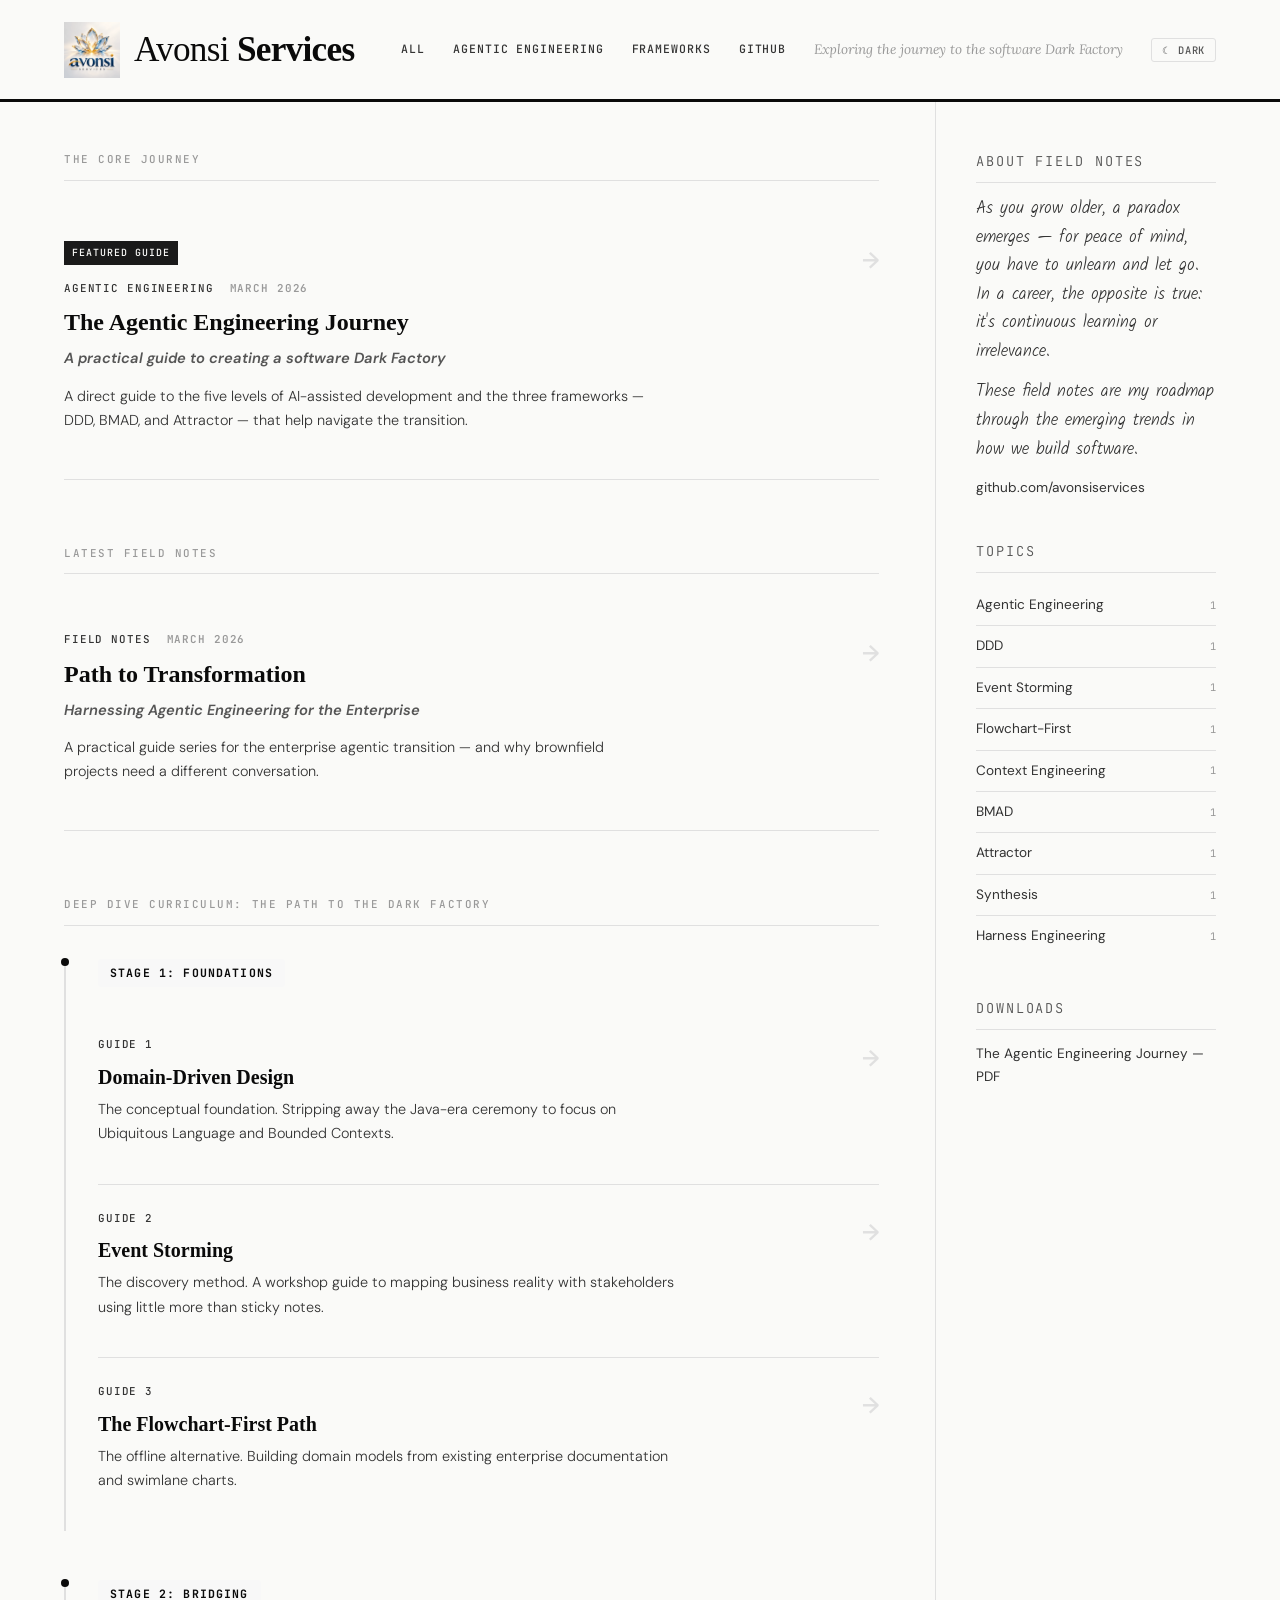
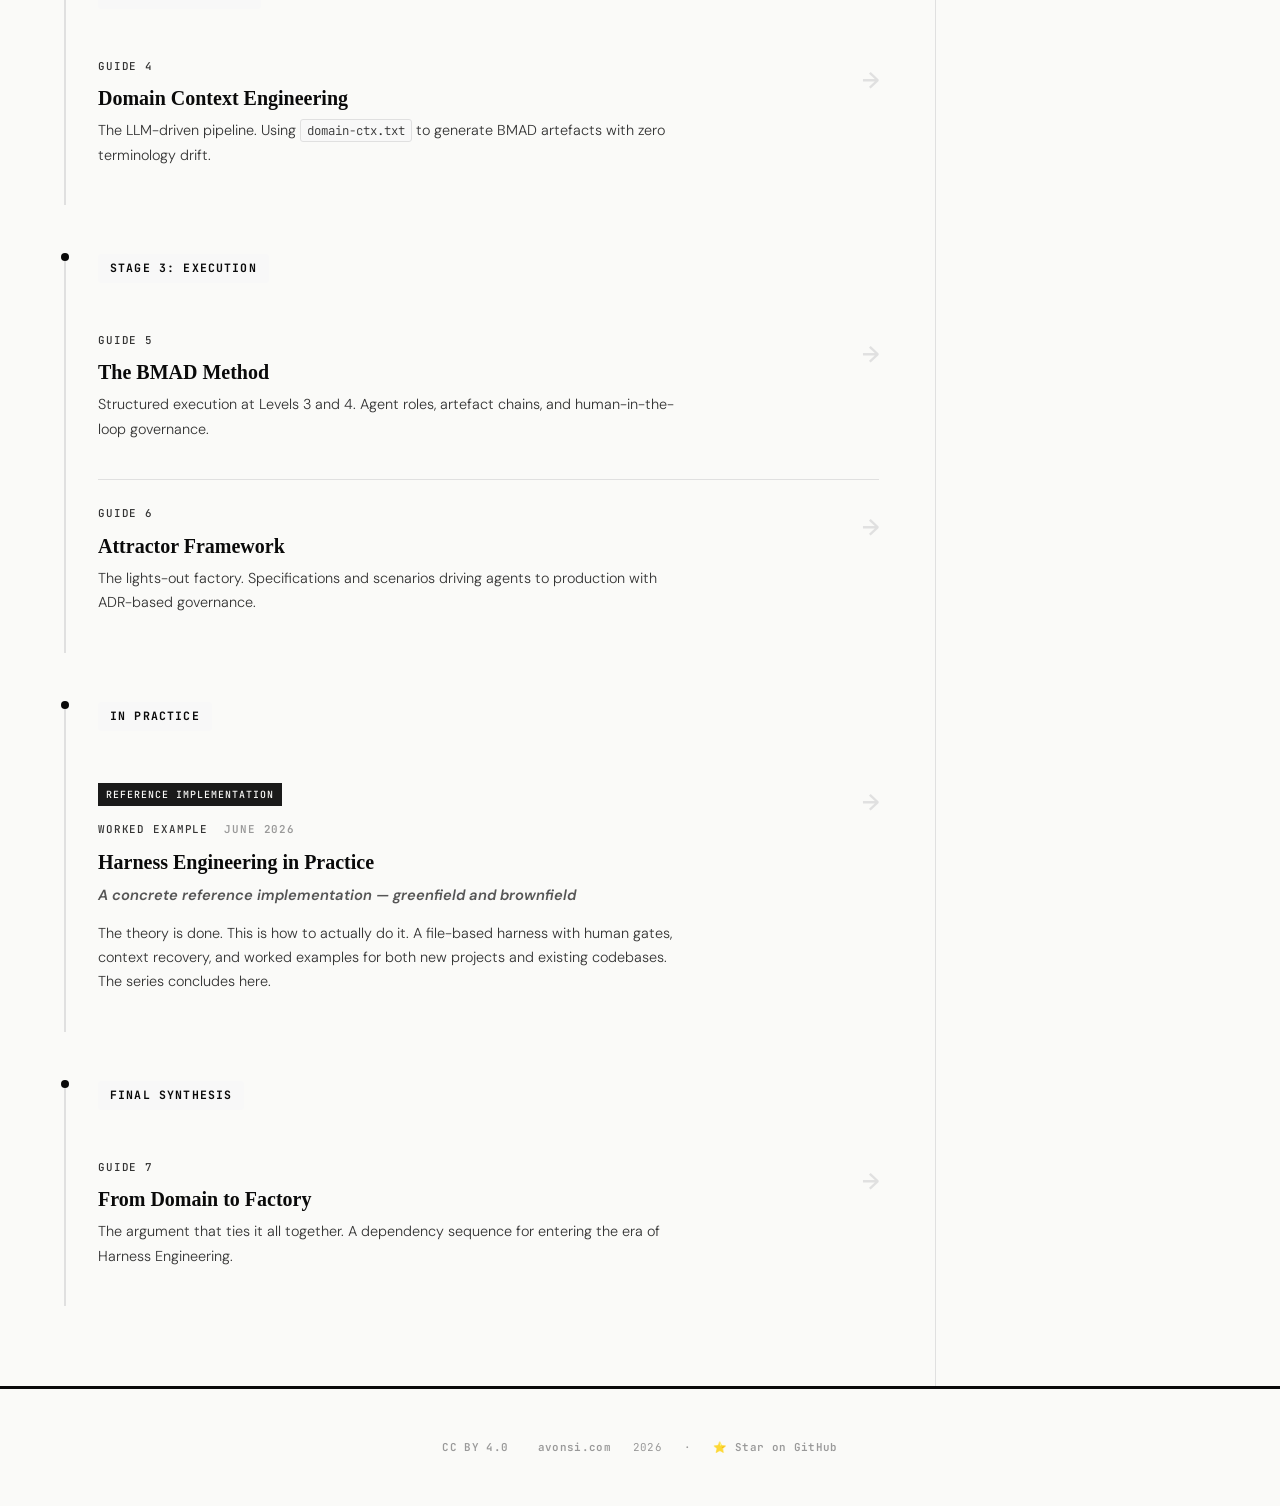
==== index.html @ 0b62e71a "chore: rebrand site to Avonsi Services and avonsi.com - brand: 'Avon Software Labs' -> 'Avonsi Servi" ====
<!DOCTYPE html>
<html lang="en">
<head>
<meta charset="UTF-8">
<link rel="preconnect" href="https://fonts.googleapis.com">
<link rel="preconnect" href="https://fonts.gstatic.com" crossorigin>
<link href="https://fonts.googleapis.com/css2?family=Lora:ital,wght@0,400;0,500;0,600;1,400;1,500&family=DM+Sans:ital,wght@0,300;0,400;0,500;0,600;1,400&family=JetBrains+Mono:wght@400;500&display=swap" rel="stylesheet">
<link href="https://fonts.googleapis.com/css2?family=Kalam:wght@400;700&display=swap" rel="stylesheet">
<link rel="stylesheet" href="assets/style.css?v=1.1">
<link rel="stylesheet" href="assets/landing.css?v=1.1">
<meta name="viewport" content="width=device-width, initial-scale=1.0">
<title>Avonsi Services — Agentic Engineering</title>
<script src="assets/components.js?v=1.1" defer></script>

<meta name="description" content="Avonsi Services — Agentic Engineering">
<meta name="keywords" content="agentic engineering, LLM, AI, software development, DDD, BMAD, Attractor, design, architecture, brownfield, enterprise">
<meta name="author" content="Avonsi Services">

<!-- Open Graph / Facebook -->
<meta property="og:type" content="article">
<meta property="og:url" content="https://avonsi.com/">
<meta property="og:title" content="Avonsi Services — Agentic Engineering">
<meta property="og:description" content="Avonsi Services — Agentic Engineering">
<meta property="og:image" content="https://avonsi.com/assets/logo.png?v=2">

<!-- Twitter -->
<meta property="twitter:card" content="summary_large_image">
<meta property="twitter:url" content="https://avonsi.com/">
<meta property="twitter:title" content="Avonsi Services — Agentic Engineering">
<meta property="twitter:description" content="Avonsi Services — Agentic Engineering">
<meta property="twitter:image" content="https://avonsi.com/assets/logo.png?v=2">
</head>
<body>

<site-header-home></site-header-home>

<div class="content-wrap">
  <main class="main-col">
    
    <p class="section-label">The Core Journey</p>
    <a class="article-card featured" href="notes/agentic-engineering/?v=1.1" id="agentic">
      <div>
        <div class="featured-marker">Featured Guide</div>
        <div class="article-meta">
          <span class="article-tag">Agentic Engineering</span>
          <span>March 2026</span>
        </div>
        <div class="article-title">The Agentic Engineering Journey</div>
        <div class="article-subtitle">A practical guide to creating a software Dark Factory</div>
        <p class="article-desc">
          A direct guide to the five levels of AI-assisted development and the three frameworks —
          DDD, BMAD, and Attractor — that help navigate the transition.
        </p>
      </div>
      <div class="article-arrow">&#8594;</div>
    </a>

    <!-- New Introductory Blog Post -->
    <p class="section-label" style="margin-top: 64px;">Latest Field Notes</p>
    <a class="article-card" href="notes/path-to-transform/?v=1.1">
      <div>
        <div class="article-meta">
          <span class="article-tag">Field Notes</span>
          <span>March 2026</span>
        </div>
        <div class="article-title">Path to Transformation</div>
        <div class="article-subtitle">Harnessing Agentic Engineering for the Enterprise</div>
        <p class="article-desc">
          A practical guide series for the enterprise agentic transition — and why brownfield projects need a different conversation.
        </p>
      </div>
      <div class="article-arrow">&#8594;</div>
    </a>

    <p class="section-label" style="margin-top: 64px;">Deep Dive Curriculum: The Path to the Dark Factory</p>
    
    <div class="curriculum-grid">
      <!-- Stage 1: Foundations -->
      <div class="curriculum-stage">
        <div class="stage-header">Stage 1: Foundations</div>
        
        <a class="article-card" href="guides/ddd/">
          <div>
            <div class="article-meta"><span class="article-tag">Guide 1</span></div>
            <div class="article-title">Domain-Driven Design</div>
            <p class="article-desc">The conceptual foundation. Stripping away the Java-era ceremony to focus on Ubiquitous Language and Bounded Contexts.</p>
          </div>
          <div class="article-arrow">&#8594;</div>
        </a>

        <a class="article-card" href="guides/event-storming/">
          <div>
            <div class="article-meta"><span class="article-tag">Guide 2</span></div>
            <div class="article-title">Event Storming</div>
            <p class="article-desc">The discovery method. A workshop guide to mapping business reality with stakeholders using little more than sticky notes.</p>
          </div>
          <div class="article-arrow">&#8594;</div>
        </a>

        <a class="article-card" href="guides/flowcharts/">
          <div>
            <div class="article-meta"><span class="article-tag">Guide 3</span></div>
            <div class="article-title">The Flowchart-First Path</div>
            <p class="article-desc">The offline alternative. Building domain models from existing enterprise documentation and swimlane charts.</p>
          </div>
          <div class="article-arrow">&#8594;</div>
        </a>
      </div>

      <!-- Stage 2: Bridging -->
      <div class="curriculum-stage">
        <div class="stage-header">Stage 2: Bridging</div>

        <a class="article-card" href="guides/ddd-to-context/">
          <div>
            <div class="article-meta"><span class="article-tag">Guide 4</span></div>
            <div class="article-title">Domain Context Engineering</div>
            <p class="article-desc">The LLM-driven pipeline. Using <code>domain-ctx.txt</code> to generate BMAD artefacts with zero terminology drift.</p>
          </div>
          <div class="article-arrow">&#8594;</div>
        </a>
      </div>

      <!-- Stage 3: Execution -->
      <div class="curriculum-stage">
        <div class="stage-header">Stage 3: Execution</div>

        <a class="article-card" href="guides/bmad/">
          <div>
            <div class="article-meta"><span class="article-tag">Guide 5</span></div>
            <div class="article-title">The BMAD Method</div>
            <p class="article-desc">Structured execution at Levels 3 and 4. Agent roles, artefact chains, and human-in-the-loop governance.</p>
          </div>
          <div class="article-arrow">&#8594;</div>
        </a>

        <a class="article-card" href="guides/attractor/">
          <div>
            <div class="article-meta"><span class="article-tag">Guide 6</span></div>
            <div class="article-title">Attractor Framework</div>
            <p class="article-desc">The lights-out factory. Specifications and scenarios driving agents to production with ADR-based governance.</p>
          </div>
          <div class="article-arrow">&#8594;</div>
        </a>
      </div>

      <!-- Practice -->
      <div class="curriculum-stage">
        <div class="stage-header">In Practice</div>

        <a class="article-card featured" href="notes/harness-eng/">
          <div>
            <div class="featured-marker">Reference Implementation</div>
            <div class="article-meta">
              <span class="article-tag">Worked Example</span>
              <span>June 2026</span>
            </div>
            <div class="article-title">Harness Engineering in Practice</div>
            <div class="article-subtitle">A concrete reference implementation — greenfield and brownfield</div>
            <p class="article-desc">
              The theory is done. This is how to actually do it. A file-based harness
              with human gates, context recovery, and worked examples for both new projects
              and existing codebases. The series concludes here.
            </p>
          </div>
          <div class="article-arrow">&#8594;</div>
        </a>
      </div>

      <!-- Conclusion -->
      <div class="curriculum-stage">
        <div class="stage-header">Final Synthesis</div>

        <a class="article-card" href="guides/synthesis/">
          <div>
            <div class="article-meta"><span class="article-tag">Guide 7</span></div>
            <div class="article-title">From Domain to Factory</div>
            <p class="article-desc">The argument that ties it all together. A dependency sequence for entering the era of Harness Engineering.</p>
          </div>
          <div class="article-arrow">&#8594;</div>
        </a>
      </div>
    </div>

  </main>

  <aside class="sidebar">
    <div class="sidebar-section">
      <p class="sidebar-label">About Field Notes</p>
      <p>As you grow older, a paradox emerges — for peace of mind, you have to unlearn and let go. In a career, the opposite is true: it's continuous learning or irrelevance.</p>
      <p>These field notes are my roadmap through the emerging trends in how we build software.</p>
      <p><a href="https://github.com/avonsiservices" target="_blank">github.com/avonsiservices</a></p>
    </div>

    <div class="sidebar-section">
      <p class="sidebar-label">Topics</p>
      <ul class="topic-list" id="frameworks">
        <li><a href="notes/agentic-engineering/">Agentic Engineering</a> <span class="topic-count">1</span></li>
        <li><a href="guides/ddd/">DDD</a> <span class="topic-count">1</span></li>
        <li><a href="guides/event-storming/">Event Storming</a> <span class="topic-count">1</span></li>
        <li><a href="guides/flowcharts/">Flowchart-First</a> <span class="topic-count">1</span></li>
        <li><a href="guides/ddd-to-context/">Context Engineering</a> <span class="topic-count">1</span></li>
        <li><a href="guides/bmad/">BMAD</a> <span class="topic-count">1</span></li>
        <li><a href="guides/attractor/">Attractor</a> <span class="topic-count">1</span></li>
        <li><a href="guides/synthesis/">Synthesis</a> <span class="topic-count">1</span></li>
        <li><a href="notes/harness-eng/">Harness Engineering</a> <span class="topic-count">1</span></li>
      </ul>
    </div>

    <div class="sidebar-section">
      <p class="sidebar-label">Downloads</p>
      <p><a href="notes/agentic-engineering/agentic-engineering-journey.pdf" target="_blank">The Agentic Engineering Journey — PDF</a></p>
    </div>
  </aside>
</div>

<site-footer></site-footer>

</body>
</html>
---- assets/style.css ----
/* ============================================================
   avonsi.com — shared base styles
   style.css · v1.0
   ============================================================ */

/* ── Variables ── */
:root {
  --black:       #0a0a0a;
  --off-black:   #1a1a1a;
  --dark-grey:   #333333;
  --mid-grey:    #555555;
  --light-grey:  #999999;
  --rule:        #e0e0e0;
  --soft-bg:     #f8f8f8;
  --bg:          #fafaf8;
  --white:       #ffffff;

  /* Accent — red (warn callout) */
  --accent-red:       #8b1a1a;
  --accent-red-light: #fdf0f0;

  /* Accent — green (insight callout) */
  --accent-green:       #4a9068;
  --accent-green-light: #eef4f0;
  --accent-green-text:  #1d3d2a;

  /* Dark mode transition */
  color-scheme: light dark;
}

/* ── Dark Mode ── */
html.dark body {
  --black:       #e0e0e0; /* Off-white text */
  --off-black:   #d1d1d1;
  --dark-grey:   #b0b0b0;
  --mid-grey:    #888888;
  --light-grey:  #666666;
  --rule:        #333333; /* Subtle border */
  --soft-bg:     #242424; /* Lighter charcoal */
  --bg:          #1a1a1a; /* Base charcoal */
  --white:       #2a2a2a; /* Card surface */

  /* Accent — red dark mode (softened) */
  --accent-red:       #e05a4a;
  --accent-red-light: #2d1a1a;

  /* Accent — green dark mode (softened) */
  --accent-green:       #5aaa7a;
  --accent-green-light: #1a241e;
  --accent-green-text:  #c8e8d4;
}

/* ── Reset ── */
*, *::before, *::after { box-sizing: border-box; margin: 0; padding: 0; }
html { scroll-behavior: smooth; }

/* ── Base ── */
body {
  font-family: "Lora", Georgia, serif;
  background: var(--bg);
  color: var(--black);
  line-height: 1.8;
}

/* ── Typography ── */
h1 {
  font-family: "DM Serif Display", Georgia, serif;
  font-weight: 700;
  color: var(--black);
  letter-spacing: -0.02em;
  line-height: 1.1;
}
h2 {
  font-family: "DM Serif Display", Georgia, serif;
  font-weight: 700;
  color: var(--black);
  letter-spacing: -0.01em;
}
h3 {
  font-family: "Source Serif 4", serif;
  font-weight: 600;
  color: var(--mid-grey);
  font-style: italic;
}
p { margin-bottom: 14px; }
a { color: var(--black); font-weight: 600; text-decoration: none; transition: color 0.15s, opacity 0.15s; }
a:hover { text-decoration: none; opacity: 0.7; }
strong { color: var(--black); }
code {
  font-family: "JetBrains Mono", "SF Mono", Consolas, monospace;
  font-size: 0.86em;
  background: var(--soft-bg);
  border: 1px solid var(--rule);
  padding: 2px 6px;
  border-radius: 3px;
  color: var(--dark-grey);
}

/* ── Masthead ── */
.masthead {
  border-bottom: 3px solid var(--black);
  padding: 0 64px;
}
.masthead-top {
  display: flex;
  align-items: center;
  justify-content: space-between;
  padding: 28px 0 20px;
  border-bottom: 1px solid var(--rule);
}
.site-name {
  display: flex;
  align-items: center;
  gap: 14px;
  text-decoration: none;
  color: var(--black);
}
.logo-img { height: 56px; width: auto; object-fit: contain; }
.logo-text {
  font-family: "DM Serif Display", Georgia, serif;
  font-size: clamp(1.4rem, 4vw, 2.2rem);
  font-weight: 400;
  letter-spacing: -0.02em;
  color: var(--black);
}
.logo-text strong { font-weight: 700; }
.masthead-meta { text-align: right; }
.masthead-meta p {
  font-family: "JetBrains Mono", monospace;
  font-size: 0.7rem;
  color: var(--light-grey);
  letter-spacing: 0.06em;
  text-transform: uppercase;
  line-height: 1.8;
}
.masthead-nav {
  display: flex;
  gap: 32px;
  padding: 14px 0;
  align-items: center;
}
.masthead-nav a {
  font-family: "JetBrains Mono", monospace;
  font-size: 0.72rem;
  font-weight: 500;
  letter-spacing: 0.08em;
  text-transform: uppercase;
  color: var(--dark-grey);
  text-decoration: none;
  transition: color 0.15s;
}
.masthead-nav a:hover { color: var(--black); }
.masthead-tagline {
  font-family: "Source Serif 4", serif;
  font-style: italic;
  font-size: 0.88rem;
  color: var(--light-grey);
  margin-left: auto;
}

/* ── Footer ── */
.site-footer {
  border-top: 3px solid var(--black);
  padding: 48px 64px;
  text-align: center;
  background: var(--bg);
}
.site-footer p {
  font-family: "JetBrains Mono", monospace;
  font-size: 0.68rem;
  color: var(--light-grey);
  letter-spacing: 0.04em;
  margin-bottom: 8px;
}
.site-footer a {
  color: var(--mid-grey);
  text-decoration: none;
  font-family: "JetBrains Mono", monospace;
  font-size: 0.68rem;
}
.site-footer a:hover { color: var(--black); opacity: 1; }
.footer-links { display: flex; gap: 24px; justify-content: center; margin-bottom: 12px; }

/* ── Utility ── */
.section-label {
  font-family: "JetBrains Mono", monospace;
  font-size: 0.68rem;
  font-weight: 500;
  letter-spacing: 0.14em;
  text-transform: uppercase;
  color: var(--light-grey);
  margin-bottom: 24px;
  padding-bottom: 10px;
  border-bottom: 1px solid var(--rule);
}

/* ── Responsive ── */
@media (max-width: 860px) {
  .masthead { padding: 0 24px; }
  .site-footer { padding: 24px; flex-direction: column; }
  .masthead-meta { display: none; }
}

/* ============================================================
   Shared header + footer components
   ============================================================ */

/* ── Font import note: add to each HTML <head>
   https://fonts.googleapis.com/css2?family=Lora:ital,wght@0,400;0,500;0,600;1,400;1,500&family=DM+Sans:ital,wght@0,300;0,400;0,500;0,600;1,400&family=JetBrains+Mono:wght@400;500&display=swap
── */

/* ── Shared site header ── */
.site-header {
  border-bottom: 3px solid var(--black);
  padding: 0 64px;
  background: var(--bg);
  position: sticky;
  top: 0;
  z-index: 50;
}
.site-header-main {
  display: flex;
  align-items: center;
  justify-content: space-between;
  padding: 18px 0;
}
.site-header-nav {
  display: flex;
  gap: 28px;
  padding: 10px 0;
  align-items: center;
}
.site-header-nav a {
  font-family: "JetBrains Mono", monospace;
  font-size: 0.72rem;
  font-weight: 500;
  letter-spacing: 0.08em;
  text-transform: uppercase;
  color: var(--dark-grey);
  text-decoration: none;
  transition: color 0.15s;
}
.site-header-nav a:hover { color: var(--black); text-decoration: none; }
.site-header-nav .back-link {
  display: flex;
  align-items: center;
  gap: 6px;
}
.site-header-nav .back-link::before {
  content: "←";
  font-size: 0.9rem;
}
.nav-divider {
  width: 1px;
  height: 14px;
  background: var(--rule);
}
.site-tagline {
  font-family: "Lora", Georgia, serif;
  font-style: italic;
  font-size: 0.85rem;
  color: var(--light-grey);
  margin-left: auto;
}

/* ── Dark mode toggle button (site headers) ── */
.theme-toggle {
  background: none;
  border: 1px solid var(--rule);
  border-radius: 3px;
  color: var(--mid-grey);
  font-family: "JetBrains Mono", monospace;
  font-size: 0.65rem;
  font-weight: 500;
  letter-spacing: 0.06em;
  text-transform: uppercase;
  padding: 4px 10px;
  cursor: pointer;
  transition: all 0.15s;
  white-space: nowrap;
  flex-shrink: 0;
}
.theme-toggle:hover {
  border-color: var(--dark-grey);
  color: var(--black);
}

/* ── Shared site footer ── */
.site-footer-links {
  display: flex;
  justify-content: center;
  gap: 28px;
  margin-bottom: 14px;
  flex-wrap: wrap;
}
.site-footer-links a {
  font-family: "JetBrains Mono", monospace;
  font-size: 0.72rem;
  color: var(--mid-grey);
  text-decoration: none;
  letter-spacing: 0.04em;
  font-weight: 400;
}
.site-footer-links a:hover { color: var(--black); text-decoration: none; }
.site-footer-meta {
  font-family: "JetBrains Mono", monospace;
  font-size: 0.68rem;
  color: var(--light-grey);
  letter-spacing: 0.03em;
  line-height: 1.9;
}
.site-footer-meta a {
  color: var(--light-grey);
  text-decoration: none;
}
.site-footer-meta a:hover { color: var(--mid-grey); }

/* ── Article footer ── */
.site-footer-article {
  border-top: 3px solid var(--black);
  padding: 32px 64px;
  text-align: center;
  background: var(--bg);
}
.article-attribution {
  font-family: "JetBrains Mono", monospace;
  font-size: 0.7rem;
  color: var(--mid-grey);
  letter-spacing: 0.04em;
  margin-bottom: 16px;
  line-height: 1.6;
}

/* ── Responsive ── */
@media (max-width: 860px) {
  .site-header  { padding: 0 20px; position: static; }
  .site-footer  { padding: 28px 20px; }
  .site-footer-article  { padding: 28px 20px; }
  .site-header-nav .site-tagline { display: none; }
}
---- assets/landing.css ----
/* ============================================================
   avonsi.com — landing page styles
   landing.css · v1.0
   ============================================================ */

body { font-family: "DM Sans", system-ui, sans-serif;; background: var(--bg); }

/* ── Hero ── */
.hero {
  padding: 56px 64px 48px;
  border-bottom: 1px solid var(--rule);
  max-width: 720px;
}
.hero h1 {
  font-family: "DM Serif Display", serif;
  font-size: clamp(2rem, 4vw, 3rem);
  font-weight: 700; line-height: 1.12;
  color: var(--black); margin-bottom: 20px;
}
.hero h1 em { font-style: italic; font-weight: 400; }
.hero p {
  font-size: 1.05rem; line-height: 1.8;
  color: var(--dark-grey); font-weight: 300;
}

/* ── Layout ── */
.content-wrap {
  display: grid;
  grid-template-columns: 1fr 280px;
  padding: 0 64px;
}
.main-col {
  padding: 48px 56px 80px 0;
  border-right: 1px solid var(--rule);
}
.sidebar { padding: 48px 0 80px 40px; }
.sidebar-section { margin-bottom: 40px; }
.sidebar-label {
  font-family: "JetBrains Mono", monospace;
  font-size: 0.65rem; font-weight: 500;
  letter-spacing: 0.14em; text-transform: uppercase;
  color: var(--light-grey); margin-bottom: 16px;
  padding-bottom: 8px; border-bottom: 1px solid var(--rule);
}
.sidebar p {
  font-size: 0.85rem; line-height: 1.75;
  color: var(--mid-grey); font-weight: 300; margin-bottom: 12px;
}
.sidebar-section:first-child p:nth-child(2),
.sidebar-section:first-child p:nth-child(3) {
  font-family: 'Kalam', cursive;
  font-size: 1.05rem;
  line-height: 1.7;
  color: var(--dark-grey);

.sidebar a {
  color: var(--dark-grey); text-decoration: none;
  font-size: 0.85rem; font-weight: 400;
}
.sidebar a:hover { color: var(--black); opacity: 1; text-decoration: none; }
}
.sidebar a {
  color: var(--dark-grey); text-decoration: none;
  font-size: 0.85rem; font-weight: 400;
}
.sidebar a:hover { color: var(--black); opacity: 1; text-decoration: none; }

/* ── Topic list ── */
.topic-list { list-style: none; }
.topic-list li {
  padding: 8px 0; border-bottom: 1px solid var(--rule);
  font-size: 0.85rem; color: var(--dark-grey);
  display: flex; justify-content: space-between; align-items: center;
}
.topic-list li a {
  text-decoration: none;
  color: var(--dark-grey);
  font-weight: 400;
  flex: 1;
}
.topic-list li a:hover {
  color: var(--black);
}
.topic-list li:last-child { border-bottom: none; }
.topic-count {
  font-family: "JetBrains Mono", monospace;
  font-size: 0.65rem; color: var(--light-grey);
  margin-left: 8px;
}

/* ── Curriculum Grid ── */
.curriculum-grid {
  display: flex;
  flex-direction: column;
  gap: 48px;
  margin-top: 32px;
}
.curriculum-stage {
  border-left: 2px solid var(--rule);
  padding-left: 32px;
  position: relative;
}
.curriculum-stage::before {
  content: "";
  position: absolute;
  left: -5px;
  top: 0;
  width: 8px;
  height: 8px;
  background: var(--black);
  border-radius: 50%;
}
.stage-header {
  font-family: "JetBrains Mono", monospace;
  font-size: 0.72rem;
  font-weight: 700;
  color: var(--black);
  text-transform: uppercase;
  letter-spacing: 0.1em;
  margin-bottom: 24px;
  background: var(--soft-bg);
  display: inline-block;
  padding: 4px 12px;
  border-radius: 4px;
}
.curriculum-stage .article-card {
  padding: 24px 0;
}
.curriculum-stage .article-title {
  font-size: 1.25rem;
}

/* ── Article cards ── */
.article-card {
  padding: 32px 0; border-bottom: 1px solid var(--rule);
  display: grid; grid-template-columns: 1fr auto;
  gap: 24px; align-items: start;
  text-decoration: none; color: inherit;
  transition: opacity 0.15s;
}
.article-card:hover { opacity: 0.7; }
.article-card:last-child { border-bottom: none; }
.article-meta {
  font-family: "JetBrains Mono", monospace;
  font-size: 0.68rem; letter-spacing: 0.08em;
  text-transform: uppercase; color: var(--light-grey);
  margin-bottom: 10px; display: flex; gap: 16px; flex-wrap: wrap;
}
.article-tag { color: var(--dark-grey); font-weight: 500; }
.article-title {
  font-family: "DM Serif Display", serif;
  font-size: 1.5rem; font-weight: 700; line-height: 1.2;
  color: var(--black); margin-bottom: 8px;
}

.article-subtitle {
  font-family: "DM Sans", sans-serif;
  font-style: italic; font-size: 0.92rem;
  color: var(--mid-grey); margin-bottom: 12px;
}
.article-desc {
  font-size: 0.9rem; line-height: 1.7;
  color: var(--dark-grey); font-weight: 300; max-width: 580px;
}
.article-arrow {
  font-size: 1.4rem; color: var(--rule);
  margin-top: 4px; flex-shrink: 0;
  transition: color 0.15s, transform 0.15s;
}
.article-card:hover .article-arrow { color: var(--black); transform: translateX(4px); }
.featured-marker {
  display: inline-block;
  font-family: "JetBrains Mono", monospace;
  font-size: 0.62rem; font-weight: 500;
  letter-spacing: 0.1em; text-transform: uppercase;
  background: var(--off-black); color: var(--bg);
  padding: 3px 8px; margin-bottom: 14px;
}

/* ── Animations ── */
.hero, .article-card, .sidebar-section { opacity: 0; animation: fadeUp 0.5s forwards; }
.hero                         { animation-delay: 0.05s; }
.article-card:nth-child(1)    { animation-delay: 0.12s; }
.article-card:nth-child(2)    { animation-delay: 0.20s; }
.article-card:nth-child(3)    { animation-delay: 0.28s; }
.sidebar-section:nth-child(1) { animation-delay: 0.15s; }
.sidebar-section:nth-child(2) { animation-delay: 0.22s; }
.sidebar-section:nth-child(3) { animation-delay: 0.29s; }
@keyframes fadeUp {
  from { opacity: 0; transform: translateY(14px); }
  to   { opacity: 1; transform: translateY(0); }
}

/* ── Responsive ── */
@media (max-width: 860px) {
  .hero { padding: 40px 24px 36px; }
  .content-wrap { grid-template-columns: 1fr; padding: 0 24px; }
  .main-col { padding: 40px 0; border-right: none; }
  .sidebar { padding: 0 0 48px; border-top: 1px solid var(--rule); }
}
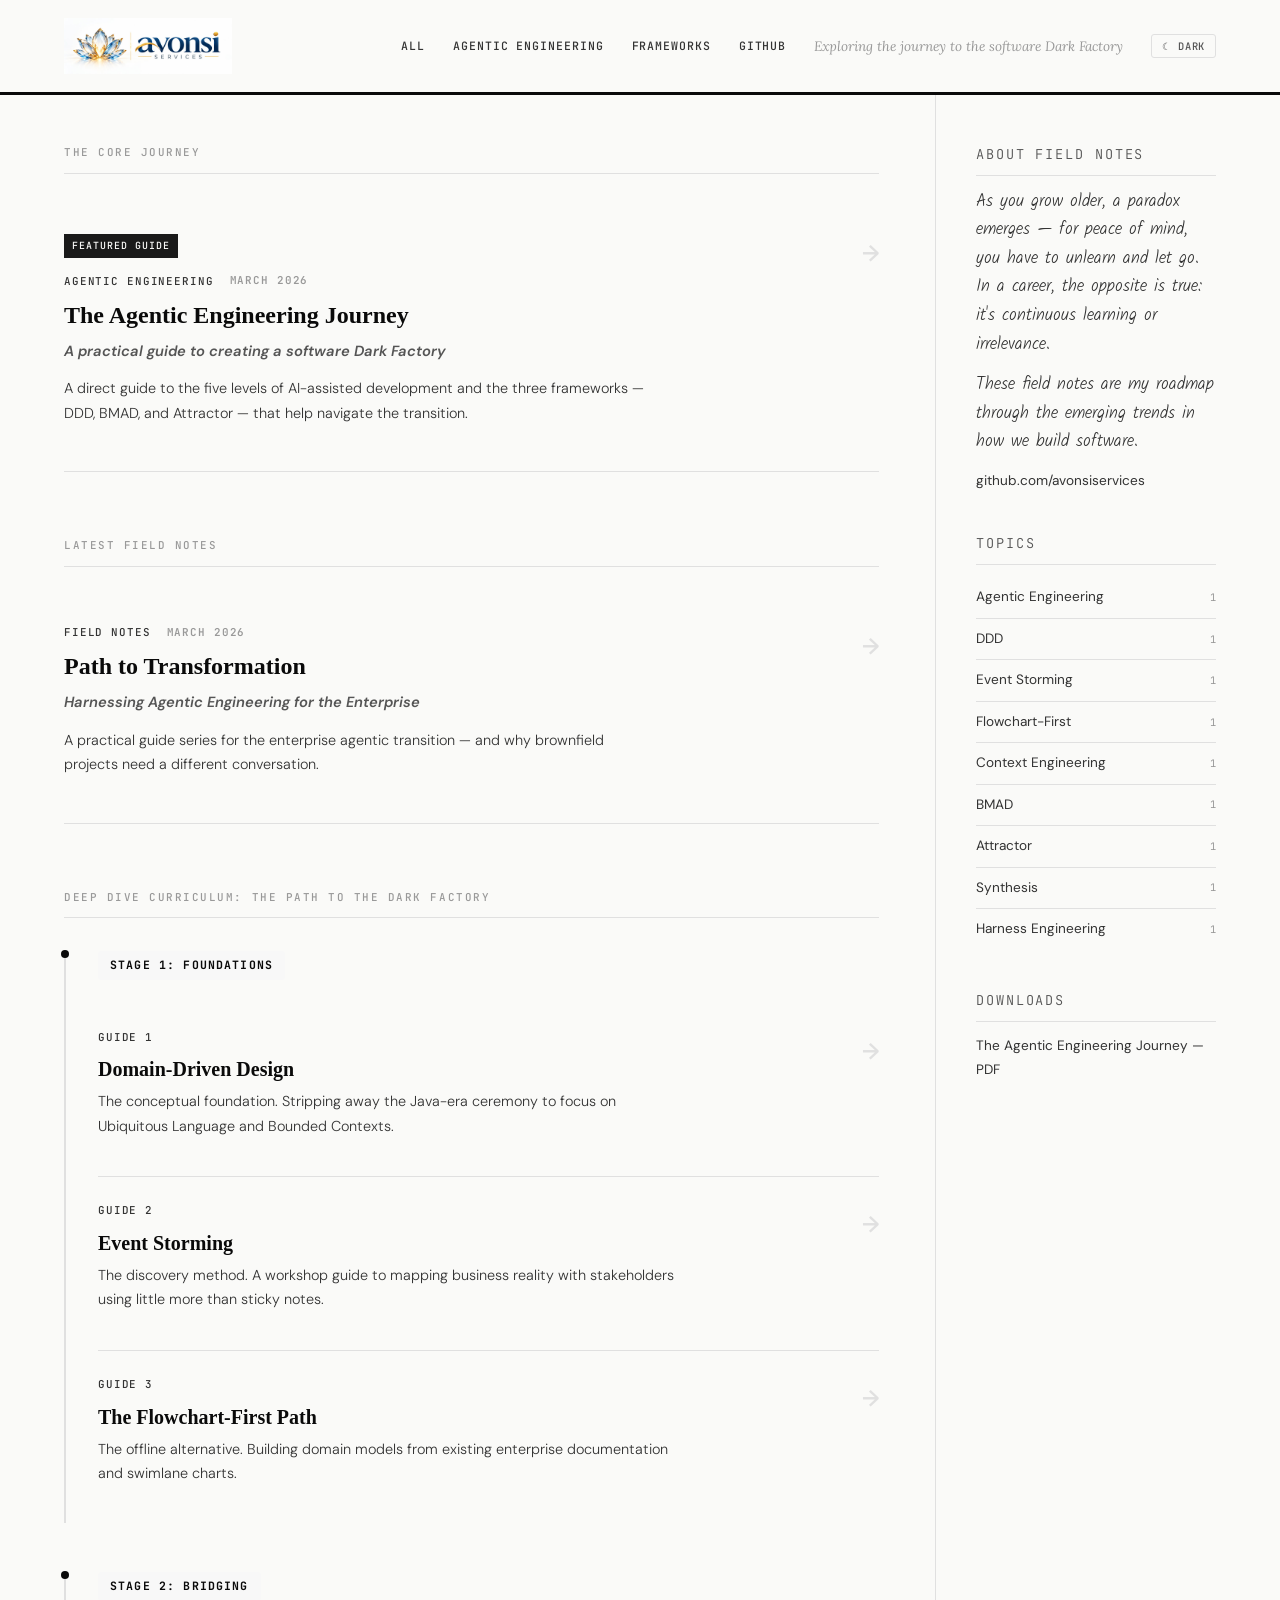
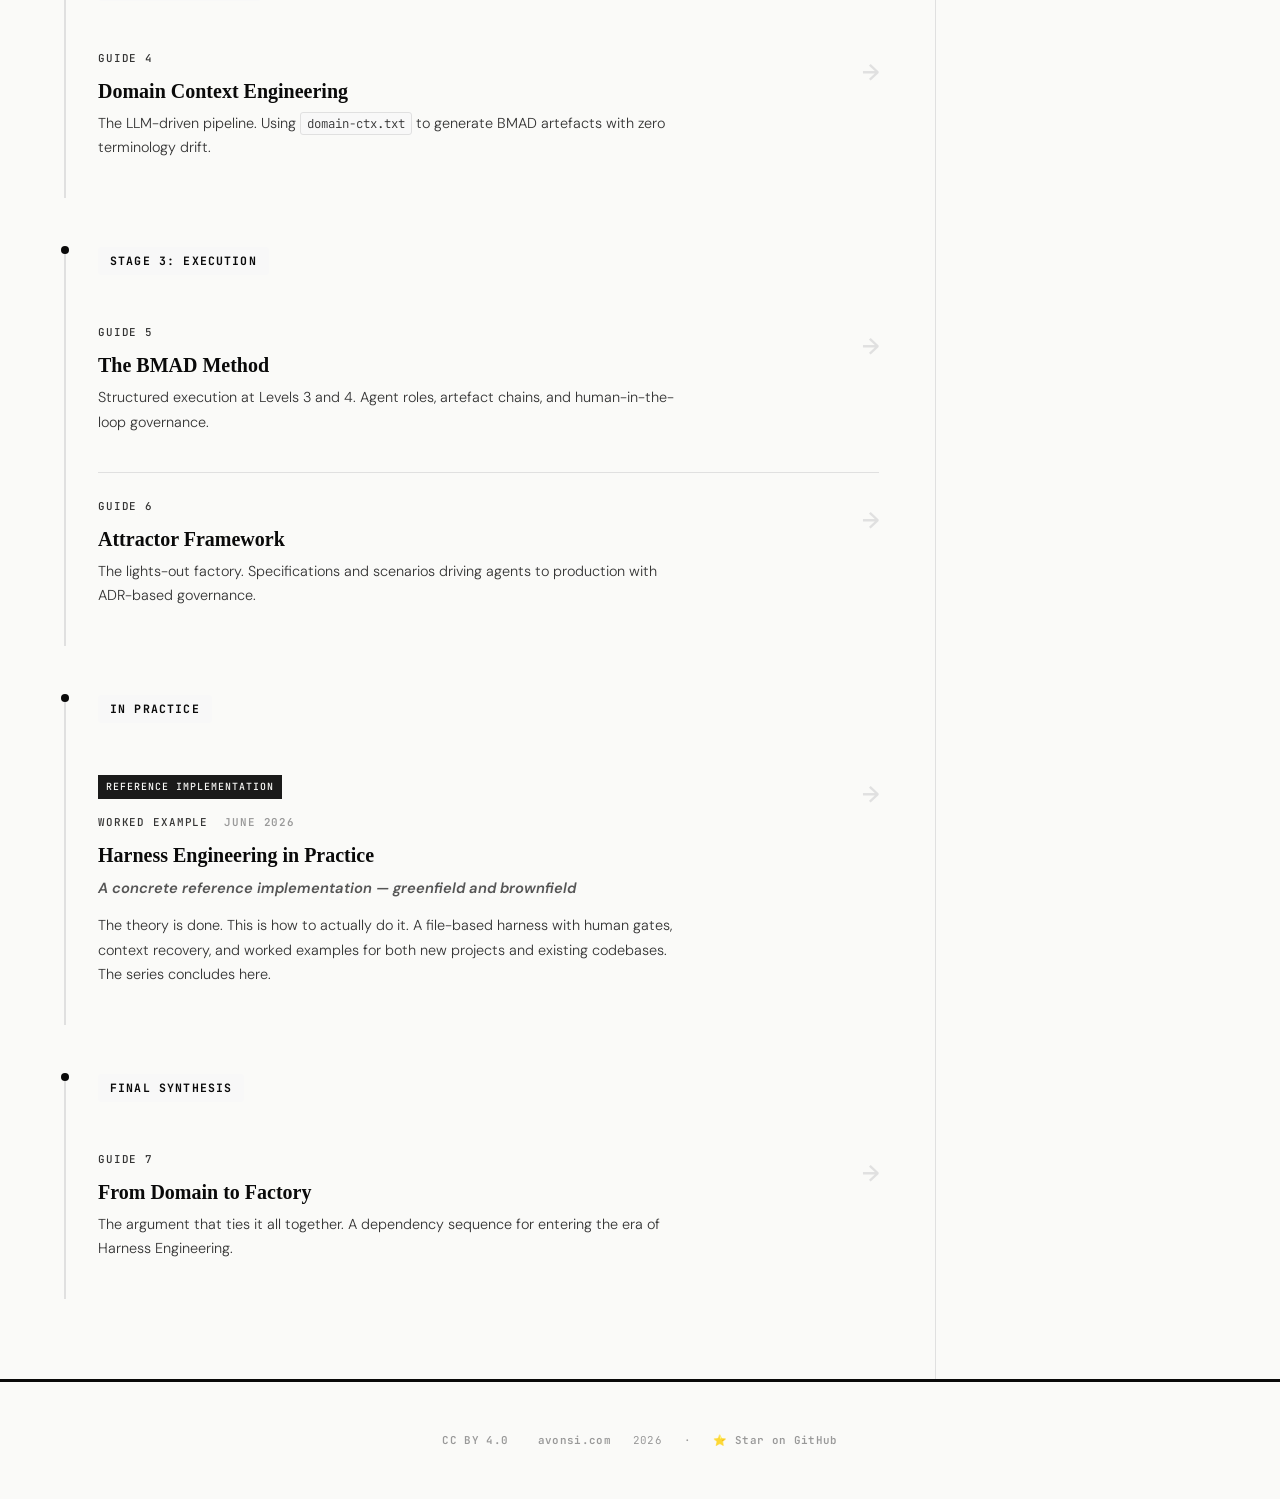
==== commit 026ab3ea: "docs: point avonsi.com references to the live avonsiservices.github.io host avonsi.com is not servin" ====
--- a/index.html
+++ b/index.html
@@ -18,17 +18,17 @@
 
 <!-- Open Graph / Facebook -->
 <meta property="og:type" content="article">
-<meta property="og:url" content="https://avonsi.com/">
+<meta property="og:url" content="https://avonsiservices.github.io/">
 <meta property="og:title" content="Avonsi Services — Agentic Engineering">
 <meta property="og:description" content="Avonsi Services — Agentic Engineering">
-<meta property="og:image" content="https://avonsi.com/assets/logo.png?v=2">
+<meta property="og:image" content="https://avonsiservices.github.io/assets/logo.png?v=2">
 
 <!-- Twitter -->
 <meta property="twitter:card" content="summary_large_image">
-<meta property="twitter:url" content="https://avonsi.com/">
+<meta property="twitter:url" content="https://avonsiservices.github.io/">
 <meta property="twitter:title" content="Avonsi Services — Agentic Engineering">
 <meta property="twitter:description" content="Avonsi Services — Agentic Engineering">
-<meta property="twitter:image" content="https://avonsi.com/assets/logo.png?v=2">
+<meta property="twitter:image" content="https://avonsiservices.github.io/assets/logo.png?v=2">
 </head>
 <body>
 
--- a/assets/style.css
+++ b/assets/style.css
@@ -1,5 +1,5 @@
 /* ============================================================
-   avonsi.com — shared base styles
+   avonsiservices.github.io — shared base styles
    style.css · v1.0
    ============================================================ */
 
--- a/assets/landing.css
+++ b/assets/landing.css
@@ -1,5 +1,5 @@
 /* ============================================================
-   avonsi.com — landing page styles
+   avonsiservices.github.io — landing page styles
    landing.css · v1.0
    ============================================================ */
 
